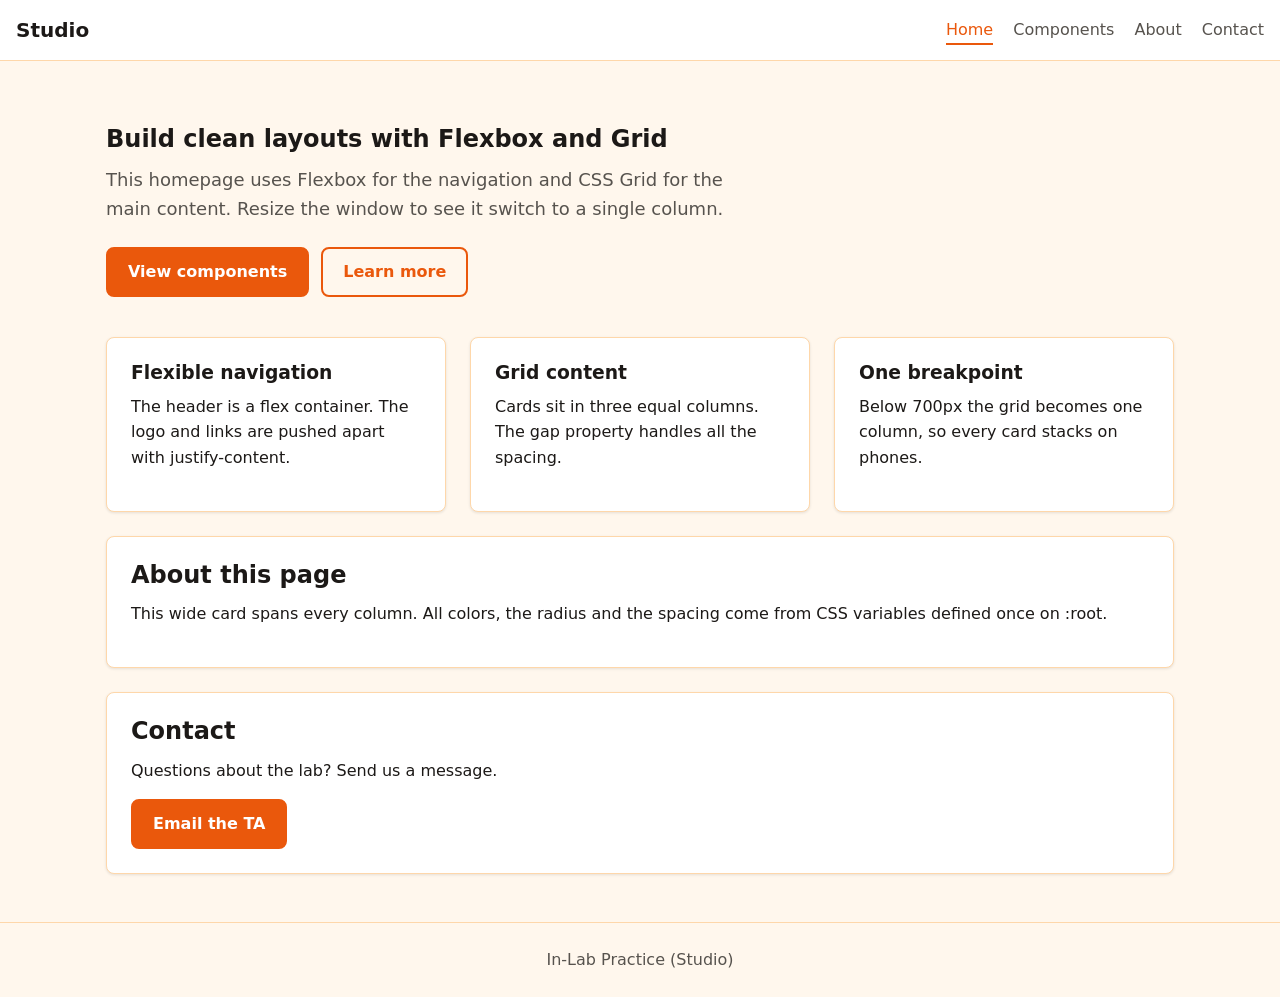
==== index.html @ df6e7932 "Add responsive breakpoints, modal, alert, forms, and dark mode" ====
<!DOCTYPE html>
<html lang="en">
<head>
  <meta charset="UTF-8">
  <meta name="viewport" content="width=device-width, initial-scale=1">
  <title>Studio Home</title>
  <link rel="stylesheet" href="styles.css">
</head>
<body>

  <!-- الهيدر والتنقل -->
  <header class="site-header">
    <a class="logo" href="index.html">Studio</a>
    <nav>
      <ul>
        <li><a class="active" href="index.html">Home</a></li>
        <li><a href="components.html">Components</a></li>
        <li><a href="#about">About</a></li>
        <li><a href="#contact">Contact</a></li>
      </ul>
    </nav>
  </header>

  <!-- المحتوى الرئيسي والـ Hero Section -->
  <div class="container">
    <section class="hero">
      <h1>Build clean layouts with Flexbox and Grid</h1>
      <p>This homepage uses Flexbox for the navigation and CSS Grid for the main content. Resize the window to see it switch to a single column.</p>
      <div class="actions">
        <a class="btn" href="components.html">View components</a>
        <a class="btn btn-outline" href="#about">Learn more</a>
      </div>
    </section>

    <main class="grid">
      <article class="card">
        <h3>Flexible navigation</h3>
        <p>The header is a flex container. The logo and links are pushed apart with justify-content.</p>
      </article>
      <article class="card">
        <h3>Grid content</h3>
        <p>Cards sit in three equal columns. The gap property handles all the spacing.</p>
      </article>
      <article class="card">
        <h3>One breakpoint</h3>
        <p>Below 700px the grid becomes one column, so every card stacks on phones.</p>
      </article>

      <section class="card wide" id="about">
        <h2>About this page</h2>
        <p>This wide card spans every column. All colors, the radius and the spacing come from CSS variables defined once on :root.</p>
      </section>

      <section class="card wide" id="contact">
        <h2>Contact</h2>
        <p>Questions about the lab? Send us a message.</p>
        <a class="btn" href="mailto:ta@example.com">Email the TA</a>
      </section>
    </main>
  </div>

  <!-- الفوتر -->
  <footer class="site-footer">
    <div class="container">In-Lab Practice (Studio)</div>
  </footer>

</body>
</html>
---- styles.css ----
/* =========================================
   1. Design System & Accessibility Variables
   ========================================= */
:root {
  --primary: #ea580c;         /* برتقالي قوي لتحقيق التباين العالي */
  --primary-dark: #c2410c;
  --bg: #fff7ed;
  --text: #1c1917;
  --surface: #ffffff;
  --border: #fed7aa;
  --muted: #57534e;          /* لون رمادي غامق لتحقيق معايير التباين */
  --radius: 8px;
  --space: 16px;

  /* ألوان التنبيهات */
  --alert-bg: #ffedd5;
  --alert-border: #f97316;
  --alert-text: #7c2d12;
}

/* دعم الوضع المظلم (Dark Mode Support) */
@media (prefers-color-scheme: dark) {
  :root {
    --primary: #fb923c;
    --primary-dark: #f97316;
    --bg: #0c0a09;
    --text: #f5f5f4;
    --surface: #1c1917;
    --border: #44403c;
    --muted: #d6d3d1;

    --alert-bg: #292524;
    --alert-border: #ea580c;
    --alert-text: #ffedd5;
  }
}

* { 
  box-sizing: border-box; 
}

body {
  margin: 0;
  font-family: system-ui, -apple-system, "Segoe UI", Roboto, sans-serif;
  background: var(--bg);
  color: var(--text);
  line-height: 1.6;
}

h1, h2, h3 { 
  line-height: 1.2; 
  margin: 0 0 0.5em; 
}

p { 
  margin: 0 0 1em; 
}

a { 
  color: var(--primary); 
}

.container { 
  max-width: 1100px; 
  margin: 0 auto; 
  padding: 0 var(--space); 
}

/* =========================================
   2. Header & Navigation (Flexbox)
   ========================================= */
.site-header {
  display: flex;
  justify-content: space-between;
  align-items: center;
  flex-wrap: wrap;
  gap: var(--space);
  padding: 14px var(--space);
  background: var(--surface);
  border-bottom: 1px solid var(--border);
}

.logo { 
  font-weight: 700; 
  font-size: 1.25rem; 
  color: var(--text); 
  text-decoration: none; 
}

.site-header ul { 
  display: flex; 
  gap: 20px; 
  list-style: none; 
  margin: 0; 
  padding: 0; 
}

.site-header a:not(.logo) { 
  text-decoration: none; 
  color: var(--muted); 
  padding: 4px 0; 
}

.site-header a:not(.logo):hover,
.site-header a.active { 
  color: var(--primary); 
  border-bottom: 2px solid var(--primary); 
}

/* =========================================
   3. Buttons & Form Elements
   ========================================= */
.btn {
  display: inline-block;
  padding: 10px 20px;
  font: inherit;
  font-weight: 600;
  color: #ffffff;
  background: var(--primary);
  border: 2px solid var(--primary);
  border-radius: var(--radius);
  text-decoration: none;
  cursor: pointer;
  transition: background .15s, border-color .15s;
}

.btn:hover:not(:disabled),
.btn.is-hover {
  background: var(--primary-dark);
  border-color: var(--primary-dark);
}

.btn:focus-visible,
input:focus-visible,
select:focus-visible { 
  outline: 3px solid var(--primary); 
  outline-offset: 2px; 
}

.btn:disabled {
  background: #78716c;
  border-color: #78716c;
  color: #f5f5f4;
  cursor: not-allowed;
}

.btn-outline { 
  background: transparent; 
  color: var(--primary); 
}

.btn-outline:hover:not(:disabled) { 
  background: var(--primary); 
  color: #ffffff; 
}

/* Form Styling */
.form-group {
  margin-bottom: 16px;
  display: flex;
  flex-direction: column;
  gap: 6px;
}

label {
  font-weight: 600;
  color: var(--text);
}

input[type="text"],
input[type="email"],
select {
  width: 100%;
  padding: 10px 14px;
  font: inherit;
  border: 1px solid var(--border);
  border-radius: var(--radius);
  background: var(--surface);
  color: var(--text);
}

/* =========================================
   4. Component Library: Modal, Alerts, Cards
   ========================================= */
/* Alert Component */
.alert {
  padding: 14px 18px;
  background: var(--alert-bg);
  border-left: 4px solid var(--alert-border);
  color: var(--alert-text);
  border-radius: var(--radius);
  margin-bottom: 20px;
  font-weight: 500;
}

/* CSS-Only Modal Component */
.overlay {
  position: fixed;
  inset: 0;
  background: rgba(0, 0, 0, 0.65);
  display: flex;
  justify-content: center;
  align-items: center;
  opacity: 0;
  pointer-events: none;
  transition: opacity .25s ease;
  z-index: 1000;
}

.overlay:target {
  opacity: 1;
  pointer-events: auto;
}

.modal-dialog {
  background: var(--surface);
  color: var(--text);
  padding: 28px;
  border-radius: 12px;
  max-width: 450px;
  width: 90%;
  box-shadow: 0 10px 25px rgba(0,0,0,0.3);
}

/* Cards & Layout */
.card {
  background: var(--surface);
  border: 1px solid var(--border);
  border-radius: var(--radius);
  padding: 24px;
  box-shadow: 0 1px 3px rgba(0, 0, 0, 0.1);
}

.hero { padding: 64px 0 40px; }
.hero p { max-width: 55ch; color: var(--muted); font-size: 1.125rem; }
.hero .actions { display: flex; gap: 12px; flex-wrap: wrap; margin-top: 24px; }

/* =========================================
   5. Responsive Breakpoints (Grid Layout)
   ========================================= */
/* Default (Mobile-first): Single Column */
.grid {
  display: grid;
  grid-template-columns: 1fr;
  gap: 24px;
  padding-bottom: 48px;
}

/* Tablet Screens (>= 600px): 2 Columns */
@media (min-width: 600px) {
  .grid {
    grid-template-columns: repeat(2, 1fr);
  }
}

/* Desktop Screens (>= 1024px): 3 Columns */
@media (min-width: 1024px) {
  .grid {
    grid-template-columns: repeat(3, 1fr);
  }
  .grid .wide {
    grid-column: 1 / -1;
  }
}

/* Tables & Helpers */
.table-wrap { overflow-x: auto; border: 1px solid var(--border); border-radius: var(--radius); }
table { width: 100%; min-width: 520px; border-collapse: collapse; }
th, td { padding: 12px 16px; text-align: left; }
th { background: var(--primary); color: #ffffff; }
tbody tr:nth-child(even) { background: var(--bg); }
.section { padding: 32px 0 8px; }
.row { display: flex; flex-wrap: wrap; gap: 16px; align-items: center; }
.site-footer { border-top: 1px solid var(--border); padding: 24px 0; color: var(--muted); text-align: center; }
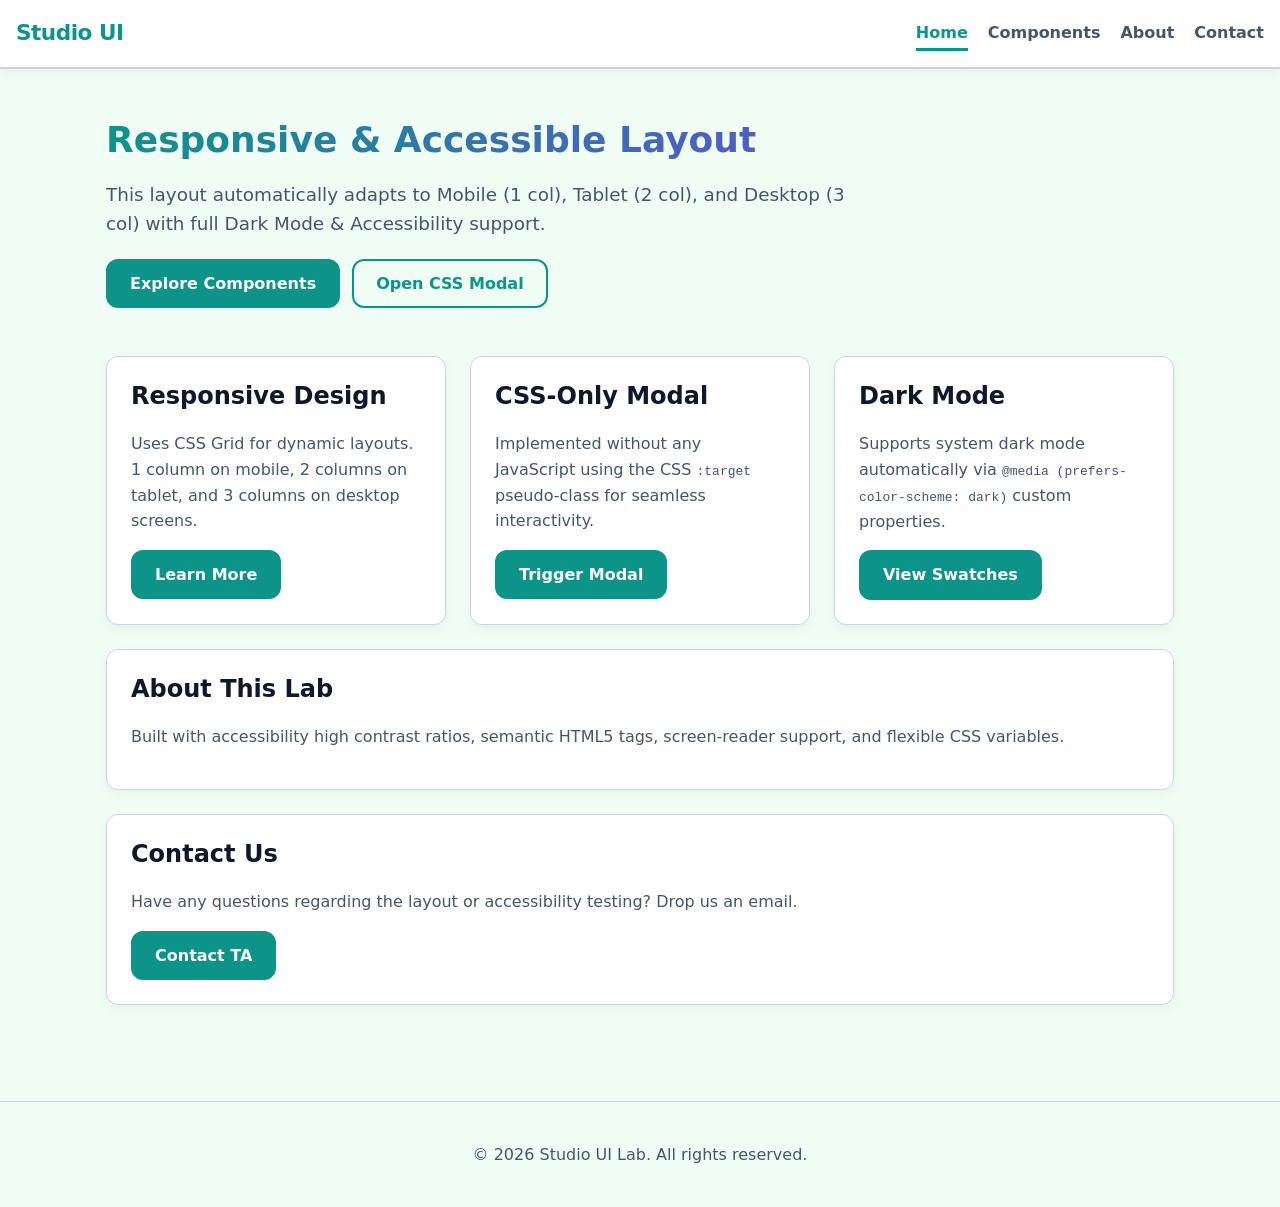
==== commit 0d6db8fa: "Add files via upload" ====
--- a/index.html
+++ b/index.html
@@ -1,68 +1,84 @@
-<!DOCTYPE html>
-<html lang="en">
-<head>
-  <meta charset="UTF-8">
-  <meta name="viewport" content="width=device-width, initial-scale=1">
-  <title>Studio Home</title>
-  <link rel="stylesheet" href="styles.css">
-</head>
-<body>
-
-  <!-- الهيدر والتنقل -->
-  <header class="site-header">
-    <a class="logo" href="index.html">Studio</a>
-    <nav>
-      <ul>
-        <li><a class="active" href="index.html">Home</a></li>
-        <li><a href="components.html">Components</a></li>
-        <li><a href="#about">About</a></li>
-        <li><a href="#contact">Contact</a></li>
-      </ul>
-    </nav>
-  </header>
-
-  <!-- المحتوى الرئيسي والـ Hero Section -->
-  <div class="container">
-    <section class="hero">
-      <h1>Build clean layouts with Flexbox and Grid</h1>
-      <p>This homepage uses Flexbox for the navigation and CSS Grid for the main content. Resize the window to see it switch to a single column.</p>
-      <div class="actions">
-        <a class="btn" href="components.html">View components</a>
-        <a class="btn btn-outline" href="#about">Learn more</a>
-      </div>
-    </section>
-
-    <main class="grid">
-      <article class="card">
-        <h3>Flexible navigation</h3>
-        <p>The header is a flex container. The logo and links are pushed apart with justify-content.</p>
-      </article>
-      <article class="card">
-        <h3>Grid content</h3>
-        <p>Cards sit in three equal columns. The gap property handles all the spacing.</p>
-      </article>
-      <article class="card">
-        <h3>One breakpoint</h3>
-        <p>Below 700px the grid becomes one column, so every card stacks on phones.</p>
-      </article>
-
-      <section class="card wide" id="about">
-        <h2>About this page</h2>
-        <p>This wide card spans every column. All colors, the radius and the spacing come from CSS variables defined once on :root.</p>
-      </section>
-
-      <section class="card wide" id="contact">
-        <h2>Contact</h2>
-        <p>Questions about the lab? Send us a message.</p>
-        <a class="btn" href="mailto:ta@example.com">Email the TA</a>
-      </section>
-    </main>
-  </div>
-
-  <!-- الفوتر -->
-  <footer class="site-footer">
-    <div class="container">In-Lab Practice (Studio)</div>
-  </footer>
-
-</body>
+<!DOCTYPE html>
+<html lang="en">
+<head>
+  <meta charset="UTF-8">
+  <meta name="viewport" content="width=device-width, initial-scale=1.0">
+  <title>Lab 2 - Responsive & Accessible UI</title>
+  <link rel="stylesheet" href="styles.css">
+</head>
+<body>
+
+  <!-- Header & Navigation (Flexbox) -->
+  <header class="site-header">
+    <a class="logo" href="index.html">Studio UI</a>
+    <nav aria-label="Main Navigation">
+      <ul>
+        <li><a class="active" href="index.html" aria-current="page">Home</a></li>
+        <li><a href="components.html">Components</a></li>
+        <li><a href="#about">About</a></li>
+        <li><a href="#contact">Contact</a></li>
+      </ul>
+    </nav>
+  </header>
+
+  <div class="container">
+    <!-- Hero Section -->
+    <section class="hero" aria-labelledby="hero-title">
+      <h1 id="hero-title">Responsive & Accessible Layout</h1>
+      <p>This layout automatically adapts to Mobile (1 col), Tablet (2 col), and Desktop (3 col) with full Dark Mode & Accessibility support.</p>
+      <div class="actions">
+        <a class="btn" href="components.html">Explore Components</a>
+        <a class="btn btn-outline" href="#modal-demo">Open CSS Modal</a>
+      </div>
+    </section>
+
+    <!-- Main Grid Content (Responsive Breakpoints: 1 / 2 / 3 columns) -->
+    <main class="grid" id="main-content">
+      <article class="card">
+        <h2>Responsive Design</h2>
+        <p>Uses CSS Grid for dynamic layouts. 1 column on mobile, 2 columns on tablet, and 3 columns on desktop screens.</p>
+        <a class="btn" href="components.html">Learn More</a>
+      </article>
+
+      <article class="card">
+        <h2>CSS-Only Modal</h2>
+        <p>Implemented without any JavaScript using the CSS <code>:target</code> pseudo-class for seamless interactivity.</p>
+        <a class="btn" href="#modal-demo">Trigger Modal</a>
+      </article>
+
+      <article class="card">
+        <h2>Dark Mode</h2>
+        <p>Supports system dark mode automatically via <code>@media (prefers-color-scheme: dark)</code> custom properties.</p>
+        <a class="btn" href="components.html">View Swatches</a>
+      </article>
+
+      <section class="card wide" id="about">
+        <h2>About This Lab</h2>
+        <p>Built with accessibility high contrast ratios, semantic HTML5 tags, screen-reader support, and flexible CSS variables.</p>
+      </section>
+
+      <section class="card wide" id="contact">
+        <h2>Contact Us</h2>
+        <p>Have any questions regarding the layout or accessibility testing? Drop us an email.</p>
+        <a class="btn" href="mailto:ta@example.com">Contact TA</a>
+      </section>
+    </main>
+  </div>
+
+  <!-- CSS-Only Modal Component (Uses :target) -->
+  <div id="modal-demo" class="overlay" role="dialog" aria-modal="true" aria-labelledby="modal-title">
+    <div class="dialog">
+      <h2 id="modal-title">CSS-Only Modal</h2>
+      <p>This modal is opened using the <code>:target</code> CSS pseudo-class without taking a single line of JavaScript!</p>
+      <a class="btn" href="#">Close Modal</a>
+    </div>
+  </div>
+
+  <footer class="site-footer">
+    <div class="container">
+      <p>&copy; 2026 Studio UI Lab. All rights reserved.</p>
+    </div>
+  </footer>
+
+</body>
 </html>
--- a/styles.css
+++ b/styles.css
@@ -1,274 +1,417 @@
-/* =========================================
-   1. Design System & Accessibility Variables
-   ========================================= */
-:root {
-  --primary: #ea580c;         /* برتقالي قوي لتحقيق التباين العالي */
-  --primary-dark: #c2410c;
-  --bg: #fff7ed;
-  --text: #1c1917;
-  --surface: #ffffff;
-  --border: #fed7aa;
-  --muted: #57534e;          /* لون رمادي غامق لتحقيق معايير التباين */
-  --radius: 8px;
-  --space: 16px;
-
-  /* ألوان التنبيهات */
-  --alert-bg: #ffedd5;
-  --alert-border: #f97316;
-  --alert-text: #7c2d12;
-}
-
-/* دعم الوضع المظلم (Dark Mode Support) */
-@media (prefers-color-scheme: dark) {
-  :root {
-    --primary: #fb923c;
-    --primary-dark: #f97316;
-    --bg: #0c0a09;
-    --text: #f5f5f4;
-    --surface: #1c1917;
-    --border: #44403c;
-    --muted: #d6d3d1;
-
-    --alert-bg: #292524;
-    --alert-border: #ea580c;
-    --alert-text: #ffedd5;
-  }
-}
-
-* { 
-  box-sizing: border-box; 
-}
-
-body {
-  margin: 0;
-  font-family: system-ui, -apple-system, "Segoe UI", Roboto, sans-serif;
-  background: var(--bg);
-  color: var(--text);
-  line-height: 1.6;
-}
-
-h1, h2, h3 { 
-  line-height: 1.2; 
-  margin: 0 0 0.5em; 
-}
-
-p { 
-  margin: 0 0 1em; 
-}
-
-a { 
-  color: var(--primary); 
-}
-
-.container { 
-  max-width: 1100px; 
-  margin: 0 auto; 
-  padding: 0 var(--space); 
-}
-
-/* =========================================
-   2. Header & Navigation (Flexbox)
-   ========================================= */
-.site-header {
-  display: flex;
-  justify-content: space-between;
-  align-items: center;
-  flex-wrap: wrap;
-  gap: var(--space);
-  padding: 14px var(--space);
-  background: var(--surface);
-  border-bottom: 1px solid var(--border);
-}
-
-.logo { 
-  font-weight: 700; 
-  font-size: 1.25rem; 
-  color: var(--text); 
-  text-decoration: none; 
-}
-
-.site-header ul { 
-  display: flex; 
-  gap: 20px; 
-  list-style: none; 
-  margin: 0; 
-  padding: 0; 
-}
-
-.site-header a:not(.logo) { 
-  text-decoration: none; 
-  color: var(--muted); 
-  padding: 4px 0; 
-}
-
-.site-header a:not(.logo):hover,
-.site-header a.active { 
-  color: var(--primary); 
-  border-bottom: 2px solid var(--primary); 
-}
-
-/* =========================================
-   3. Buttons & Form Elements
-   ========================================= */
-.btn {
-  display: inline-block;
-  padding: 10px 20px;
-  font: inherit;
-  font-weight: 600;
-  color: #ffffff;
-  background: var(--primary);
-  border: 2px solid var(--primary);
-  border-radius: var(--radius);
-  text-decoration: none;
-  cursor: pointer;
-  transition: background .15s, border-color .15s;
-}
-
-.btn:hover:not(:disabled),
-.btn.is-hover {
-  background: var(--primary-dark);
-  border-color: var(--primary-dark);
-}
-
-.btn:focus-visible,
-input:focus-visible,
-select:focus-visible { 
-  outline: 3px solid var(--primary); 
-  outline-offset: 2px; 
-}
-
-.btn:disabled {
-  background: #78716c;
-  border-color: #78716c;
-  color: #f5f5f4;
-  cursor: not-allowed;
-}
-
-.btn-outline { 
-  background: transparent; 
-  color: var(--primary); 
-}
-
-.btn-outline:hover:not(:disabled) { 
-  background: var(--primary); 
-  color: #ffffff; 
-}
-
-/* Form Styling */
-.form-group {
-  margin-bottom: 16px;
-  display: flex;
-  flex-direction: column;
-  gap: 6px;
-}
-
-label {
-  font-weight: 600;
-  color: var(--text);
-}
-
-input[type="text"],
-input[type="email"],
-select {
-  width: 100%;
-  padding: 10px 14px;
-  font: inherit;
-  border: 1px solid var(--border);
-  border-radius: var(--radius);
-  background: var(--surface);
-  color: var(--text);
-}
-
-/* =========================================
-   4. Component Library: Modal, Alerts, Cards
-   ========================================= */
-/* Alert Component */
-.alert {
-  padding: 14px 18px;
-  background: var(--alert-bg);
-  border-left: 4px solid var(--alert-border);
-  color: var(--alert-text);
-  border-radius: var(--radius);
-  margin-bottom: 20px;
-  font-weight: 500;
-}
-
-/* CSS-Only Modal Component */
-.overlay {
-  position: fixed;
-  inset: 0;
-  background: rgba(0, 0, 0, 0.65);
-  display: flex;
-  justify-content: center;
-  align-items: center;
-  opacity: 0;
-  pointer-events: none;
-  transition: opacity .25s ease;
-  z-index: 1000;
-}
-
-.overlay:target {
-  opacity: 1;
-  pointer-events: auto;
-}
-
-.modal-dialog {
-  background: var(--surface);
-  color: var(--text);
-  padding: 28px;
-  border-radius: 12px;
-  max-width: 450px;
-  width: 90%;
-  box-shadow: 0 10px 25px rgba(0,0,0,0.3);
-}
-
-/* Cards & Layout */
-.card {
-  background: var(--surface);
-  border: 1px solid var(--border);
-  border-radius: var(--radius);
-  padding: 24px;
-  box-shadow: 0 1px 3px rgba(0, 0, 0, 0.1);
-}
-
-.hero { padding: 64px 0 40px; }
-.hero p { max-width: 55ch; color: var(--muted); font-size: 1.125rem; }
-.hero .actions { display: flex; gap: 12px; flex-wrap: wrap; margin-top: 24px; }
-
-/* =========================================
-   5. Responsive Breakpoints (Grid Layout)
-   ========================================= */
-/* Default (Mobile-first): Single Column */
-.grid {
-  display: grid;
-  grid-template-columns: 1fr;
-  gap: 24px;
-  padding-bottom: 48px;
-}
-
-/* Tablet Screens (>= 600px): 2 Columns */
-@media (min-width: 600px) {
-  .grid {
-    grid-template-columns: repeat(2, 1fr);
-  }
-}
-
-/* Desktop Screens (>= 1024px): 3 Columns */
-@media (min-width: 1024px) {
-  .grid {
-    grid-template-columns: repeat(3, 1fr);
-  }
-  .grid .wide {
-    grid-column: 1 / -1;
-  }
-}
-
-/* Tables & Helpers */
-.table-wrap { overflow-x: auto; border: 1px solid var(--border); border-radius: var(--radius); }
-table { width: 100%; min-width: 520px; border-collapse: collapse; }
-th, td { padding: 12px 16px; text-align: left; }
-th { background: var(--primary); color: #ffffff; }
-tbody tr:nth-child(even) { background: var(--bg); }
-.section { padding: 32px 0 8px; }
-.row { display: flex; flex-wrap: wrap; gap: 16px; align-items: center; }
-.site-footer { border-top: 1px solid var(--border); padding: 24px 0; color: var(--muted); text-align: center; }+/* ==========================================================================
+   1. DESIGN SYSTEM & COLOR PALETTES (CSS Variables)
+   ========================================================================== */
+
+/* 🎨 LIGHT MODE: باليتة مبهجة وملونة (Teal + Purple Gradient Feel) */
+:root {
+  color-scheme: light dark;
+
+  /* الألوان الأساسية - ملونة وحيوية */
+  --primary: #0d9488;          /* لون تركواز غني ومريح للعين */
+  --primary-hover: #0f766e;    /* درجة أغمق للـ Hover */
+  --accent: #7c3aed;           /* لون بنفسجي كمكمل حيوي */
+  
+  /* الخلفيات والكروت */
+  --bg: #f0fdf4;               /* خلفية فاتحة بدرجة نعناع هادئة */
+  --surface: #ffffff;          /* خلفية الكروت والهيدر - أبيض ناصع */
+  --text: #0f172a;             /* كحلي غامق جداً للنصوص لمنع إجهاد العين */
+  --muted: #475569;            /* رمادي نصوص فرعية */
+  --border: #cbd5e1;           /* حدود ناعمة */
+  --focus-ring: #2563eb;       /* إطار تركيز أزرق وواضح */
+
+  /* ألوان التنبيهات (Alerts) */
+  --alert-info-bg: #e0f2fe;
+  --alert-info-text: #0369a1;
+  --alert-success-bg: #dcfce7;
+  --alert-success-text: #15803d;
+  --alert-warning-bg: #fef3c7;
+  --alert-warning-text: #b45309;
+
+  /* المتغيرات الهيكلية */
+  --radius: 12px;
+  --space: 16px;
+  --font-base: system-ui, -apple-system, BlinkMacSystemFont, "Segoe UI", Roboto, sans-serif;
+  --shadow: 0 4px 12px rgba(0, 0, 0, 0.05);
+}
+
+/* 🌑 DARK MODE: باليتة داكنة وفخمة جداً (Deep Slate / Dark Navy) */
+@media (prefers-color-scheme: dark) {
+  :root {
+    /* الألوان الأساسية في الداكن - تركواز وبنفسجي مضيء */
+    --primary: #2dd4bf;
+    --primary-hover: #5eead4;
+    --accent: #a78bfa;
+
+    /* الخلفيات والكروت - غامق عميق */
+    --bg: #0b0f19;              /* خلفية كحلية غامقة جداً شبه سودة */
+    --surface: #151c2c;         /* كروت بدرجة كحلي داكن راقي */
+    --text: #f8fafc;            /* نص أبيض ناصع وواضح */
+    --muted: #94a3b8;           /* رمادي فاتح للنصوص الفرعية */
+    --border: #283548;          /* حدود داكنة متناسقة */
+    --focus-ring: #2dd4bf;
+
+    /* ألوان التنبيهات في الوضع المظلم */
+    --alert-info-bg: #075985;
+    --alert-info-text: #e0f2fe;
+    --alert-success-bg: #166534;
+    --alert-success-text: #dcfce7;
+    --alert-warning-bg: #854d0e;
+    --alert-warning-text: #fef3c7;
+
+    --shadow: 0 4px 16px rgba(0, 0, 0, 0.3);
+  }
+}
+
+/* ==========================================================================
+   2. GLOBAL RESET & ACCESSIBILITY BASE
+   ========================================================================== */
+* {
+  box-sizing: border-box;
+}
+
+body {
+  margin: 0;
+  font-family: var(--font-base);
+  background-color: var(--bg);
+  color: var(--text);
+  line-height: 1.6;
+  transition: background-color 0.3s, color 0.3s;
+}
+
+h1, h2, h3 {
+  line-height: 1.25;
+  color: var(--text);
+  margin-top: 0;
+}
+
+a {
+  color: var(--primary);
+  text-decoration-thickness: 2px;
+}
+
+/* دعم إمكانية الوصول والتنقل بـ Keyboard Focus */
+a:focus-visible,
+button:focus-visible,
+input:focus-visible,
+select:focus-visible {
+  outline: 3px solid var(--focus-ring);
+  outline-offset: 3px;
+}
+
+.container {
+  max-width: 1100px;
+  margin: 0 auto;
+  padding: 0 var(--space);
+}
+
+/* ==========================================================================
+   3. NAVIGATION HEADER (Flexbox Layout)
+   ========================================================================== */
+.site-header {
+  display: flex;
+  justify-content: space-between;
+  align-items: center;
+  flex-wrap: wrap;
+  padding: 16px var(--space);
+  background-color: var(--surface);
+  border-bottom: 2px solid var(--border);
+  box-shadow: var(--shadow);
+}
+
+.logo {
+  font-size: 1.35rem;
+  font-weight: 800;
+  color: var(--primary);
+  text-decoration: none;
+  letter-spacing: -0.5px;
+}
+
+.site-header ul {
+  display: flex;
+  gap: 20px;
+  list-style: none;
+  margin: 0;
+  padding: 0;
+}
+
+.site-header a:not(.logo) {
+  text-decoration: none;
+  color: var(--muted);
+  font-weight: 600;
+  padding: 6px 0;
+  transition: color 0.2s;
+}
+
+.site-header a:not(.logo):hover,
+.site-header a.active {
+  color: var(--primary);
+  border-bottom: 3px solid var(--primary);
+}
+
+/* ==========================================================================
+   4. HERO SECTION & LAYOUT BREAKPOINTS (Mobile: 1col, Tablet: 2col, Desktop: 3col)
+   ========================================================================== */
+.hero {
+  padding: 48px 0 24px;
+}
+
+.hero h1 {
+  font-size: 2.25rem;
+  background: linear-gradient(135deg, var(--primary), var(--accent));
+  -webkit-background-clip: text;
+  -webkit-text-fill-color: transparent;
+  margin-bottom: 12px;
+}
+
+.hero p {
+  font-size: 1.15rem;
+  color: var(--muted);
+  max-width: 65ch;
+}
+
+.hero .actions {
+  display: flex;
+  gap: 12px;
+  flex-wrap: wrap;
+  margin-top: 20px;
+}
+
+/* Grid Layout with Breakpoints */
+.grid {
+  display: grid;
+  grid-template-columns: 1fr; /* Mobile Default (1 العمود) */
+  gap: 24px;
+  padding: 24px 0 48px;
+}
+
+/* Tablet (عمودين - 2 Columns) */
+@media (min-width: 600px) {
+  .grid {
+    grid-template-columns: repeat(2, 1fr);
+  }
+}
+
+/* Desktop (3 أعمدة - 3 Columns) */
+@media (min-width: 1024px) {
+  .grid {
+    grid-template-columns: repeat(3, 1fr);
+  }
+}
+
+.grid .wide {
+  grid-column: 1 / -1;
+}
+
+/* ==========================================================================
+   5. COMPONENTS (Cards, Buttons, Form, Alerts, Modal, Table)
+   ========================================================================== */
+
+/* Cards */
+.card {
+  background-color: var(--surface);
+  border: 1px solid var(--border);
+  border-radius: var(--radius);
+  padding: 24px;
+  box-shadow: var(--shadow);
+  transition: transform 0.2s, box-shadow 0.2s;
+}
+
+.card:hover {
+  transform: translateY(-3px);
+}
+
+.card p {
+  color: var(--muted);
+}
+
+/* Buttons */
+.btn {
+  display: inline-block;
+  padding: 10px 22px;
+  font-family: inherit;
+  font-size: 1rem;
+  font-weight: 700;
+  color: #ffffff;
+  background-color: var(--primary);
+  border: 2px solid var(--primary);
+  border-radius: var(--radius);
+  text-decoration: none;
+  cursor: pointer;
+  transition: all 0.2s ease;
+}
+
+/* تحسين تباين النص داخل الأزرار في الداكن لضمان Accessibility high score */
+@media (prefers-color-scheme: dark) {
+  .btn {
+    color: #0b0f19;
+  }
+}
+
+.btn:hover:not(:disabled) {
+  background-color: var(--primary-hover);
+  border-color: var(--primary-hover);
+  transform: translateY(-1px);
+}
+
+.btn:disabled {
+  background-color: var(--border);
+  border-color: var(--border);
+  color: var(--muted);
+  cursor: not-allowed;
+  opacity: 0.7;
+}
+
+.btn-outline {
+  background-color: transparent;
+  color: var(--primary);
+}
+
+.btn-outline:hover:not(:disabled) {
+  background-color: var(--primary);
+  color: #ffffff;
+}
+
+@media (prefers-color-scheme: dark) {
+  .btn-outline:hover:not(:disabled) {
+    color: #0b0f19;
+  }
+}
+
+/* Form Elements */
+.form-card {
+  background-color: var(--surface);
+  padding: 28px;
+  border: 1px solid var(--border);
+  border-radius: var(--radius);
+  max-width: 520px;
+  box-shadow: var(--shadow);
+}
+
+.form-group {
+  margin-bottom: 18px;
+  display: flex;
+  flex-direction: column;
+  gap: 8px;
+}
+
+.form-group label {
+  font-weight: 700;
+  color: var(--text);
+}
+
+.form-group input,
+.form-group select {
+  padding: 12px 14px;
+  border: 1px solid var(--border);
+  border-radius: var(--radius);
+  background-color: var(--bg);
+  color: var(--text);
+  font-size: 1rem;
+}
+
+/* Alert / Notification Component */
+.alert {
+  padding: 14px 20px;
+  border-radius: var(--radius);
+  margin-bottom: 14px;
+  border-left: 5px solid currentColor;
+  font-size: 0.95rem;
+  font-weight: 500;
+}
+
+.alert-info { background-color: var(--alert-info-bg); color: var(--alert-info-text); }
+.alert-success { background-color: var(--alert-success-bg); color: var(--alert-success-text); }
+.alert-warning { background-color: var(--alert-warning-bg); color: var(--alert-warning-text); }
+
+/* CSS-Only Modal Component (:target) */
+.overlay {
+  position: fixed;
+  inset: 0;
+  background-color: rgba(0, 0, 0, 0.75);
+  display: flex;
+  justify-content: center;
+  align-items: center;
+  opacity: 0;
+  pointer-events: none;
+  transition: opacity 0.25s ease;
+  padding: 16px;
+  z-index: 1000;
+}
+
+.overlay:target {
+  opacity: 1;
+  pointer-events: auto;
+}
+
+.dialog {
+  background-color: var(--surface);
+  padding: 28px;
+  border-radius: var(--radius);
+  max-width: 460px;
+  width: 100%;
+  border: 1px solid var(--border);
+  box-shadow: var(--shadow);
+}
+
+/* Responsive Table Component */
+.table-wrap {
+  overflow-x: auto;
+  border: 1px solid var(--border);
+  border-radius: var(--radius);
+  background-color: var(--surface);
+  box-shadow: var(--shadow);
+}
+
+table {
+  width: 100%;
+  border-collapse: collapse;
+  text-align: left;
+}
+
+caption {
+  padding: 12px;
+  font-weight: 700;
+  color: var(--muted);
+}
+
+th, td {
+  padding: 14px 18px;
+  border-bottom: 1px solid var(--border);
+}
+
+th {
+  background-color: var(--surface);
+  color: var(--text);
+  font-weight: 700;
+}
+
+tbody tr:hover {
+  background-color: var(--bg);
+}
+
+.badge {
+  padding: 4px 10px;
+  border-radius: 999px;
+  font-size: 0.85rem;
+  font-weight: 700;
+  background-color: var(--alert-success-bg);
+  color: var(--alert-success-text);
+}
+
+.badge.off {
+  background-color: var(--alert-warning-bg);
+  color: var(--alert-warning-text);
+}
+
+/* Footer */
+.site-footer {
+  margin-top: 48px;
+  padding: 24px 0;
+  border-top: 1px solid var(--border);
+  text-align: center;
+  color: var(--muted);
+}
+
+.section {
+  padding: 24px 0 8px;
+}
